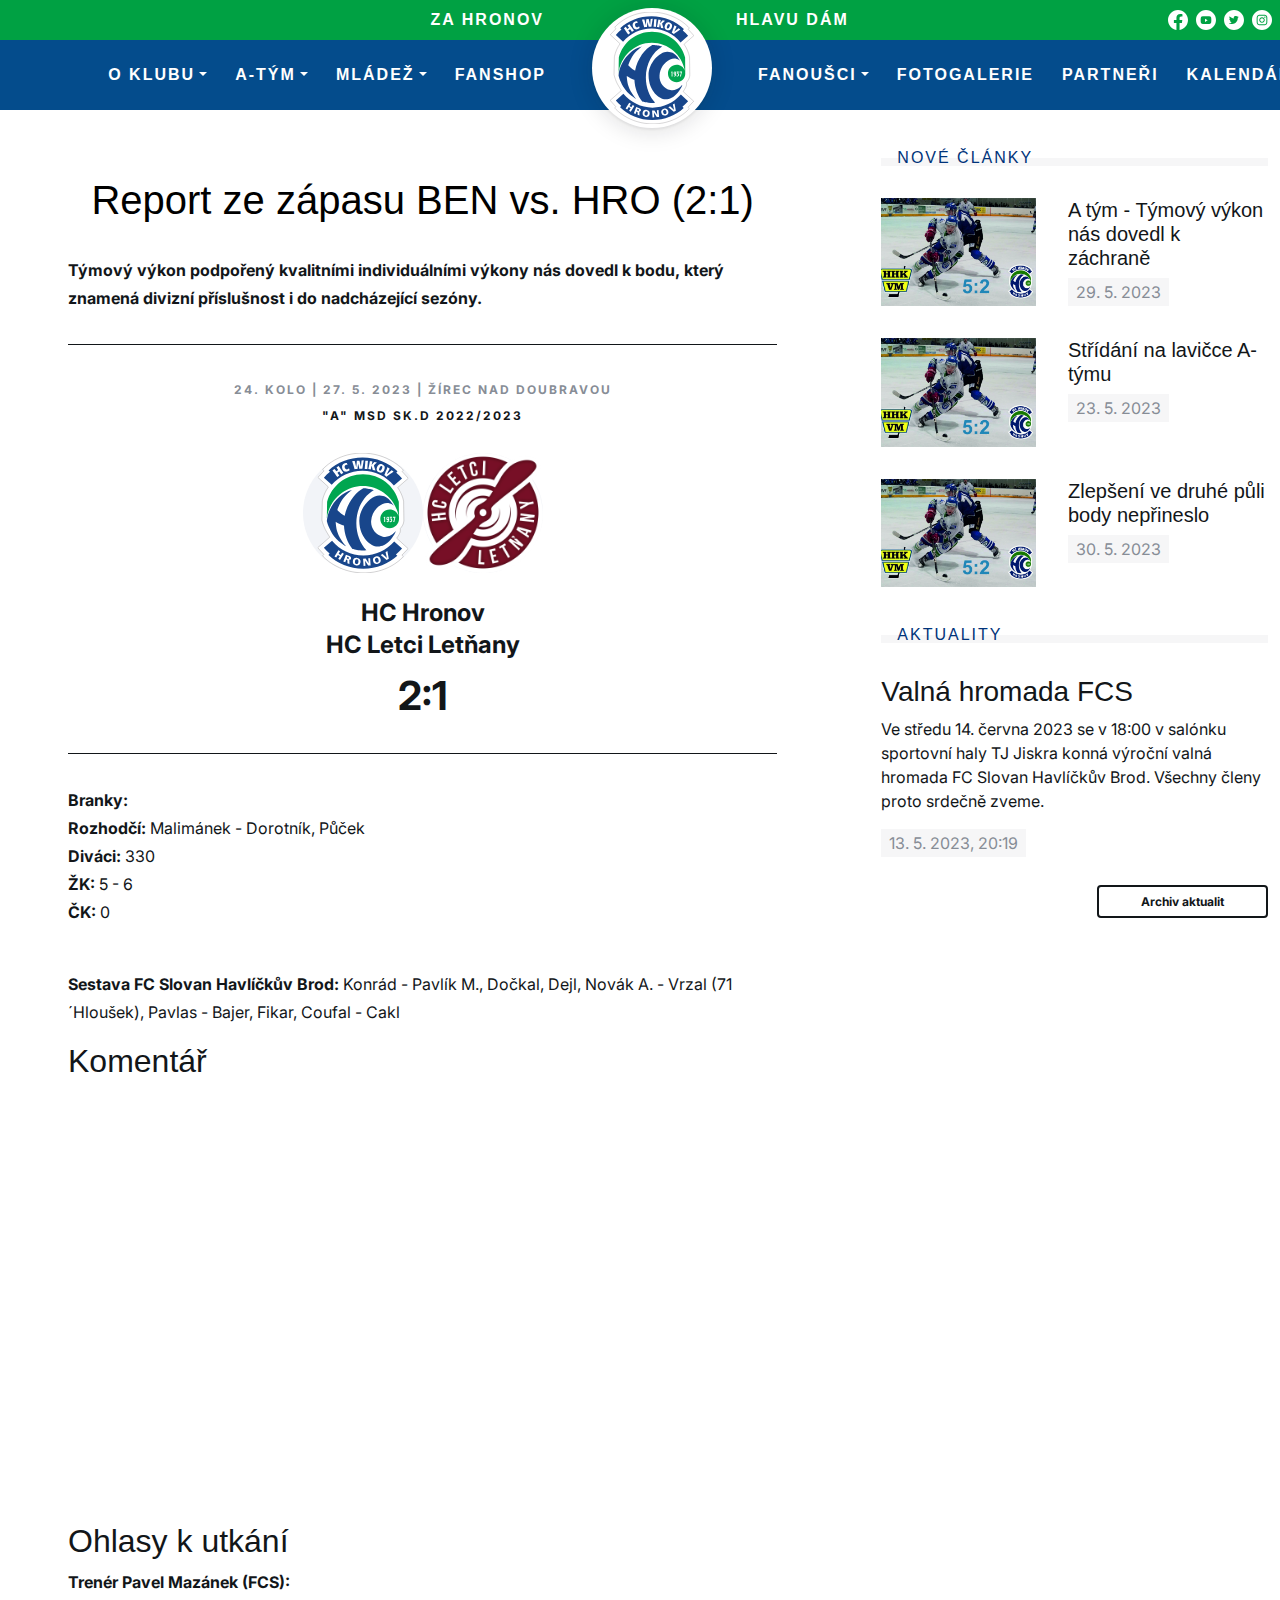
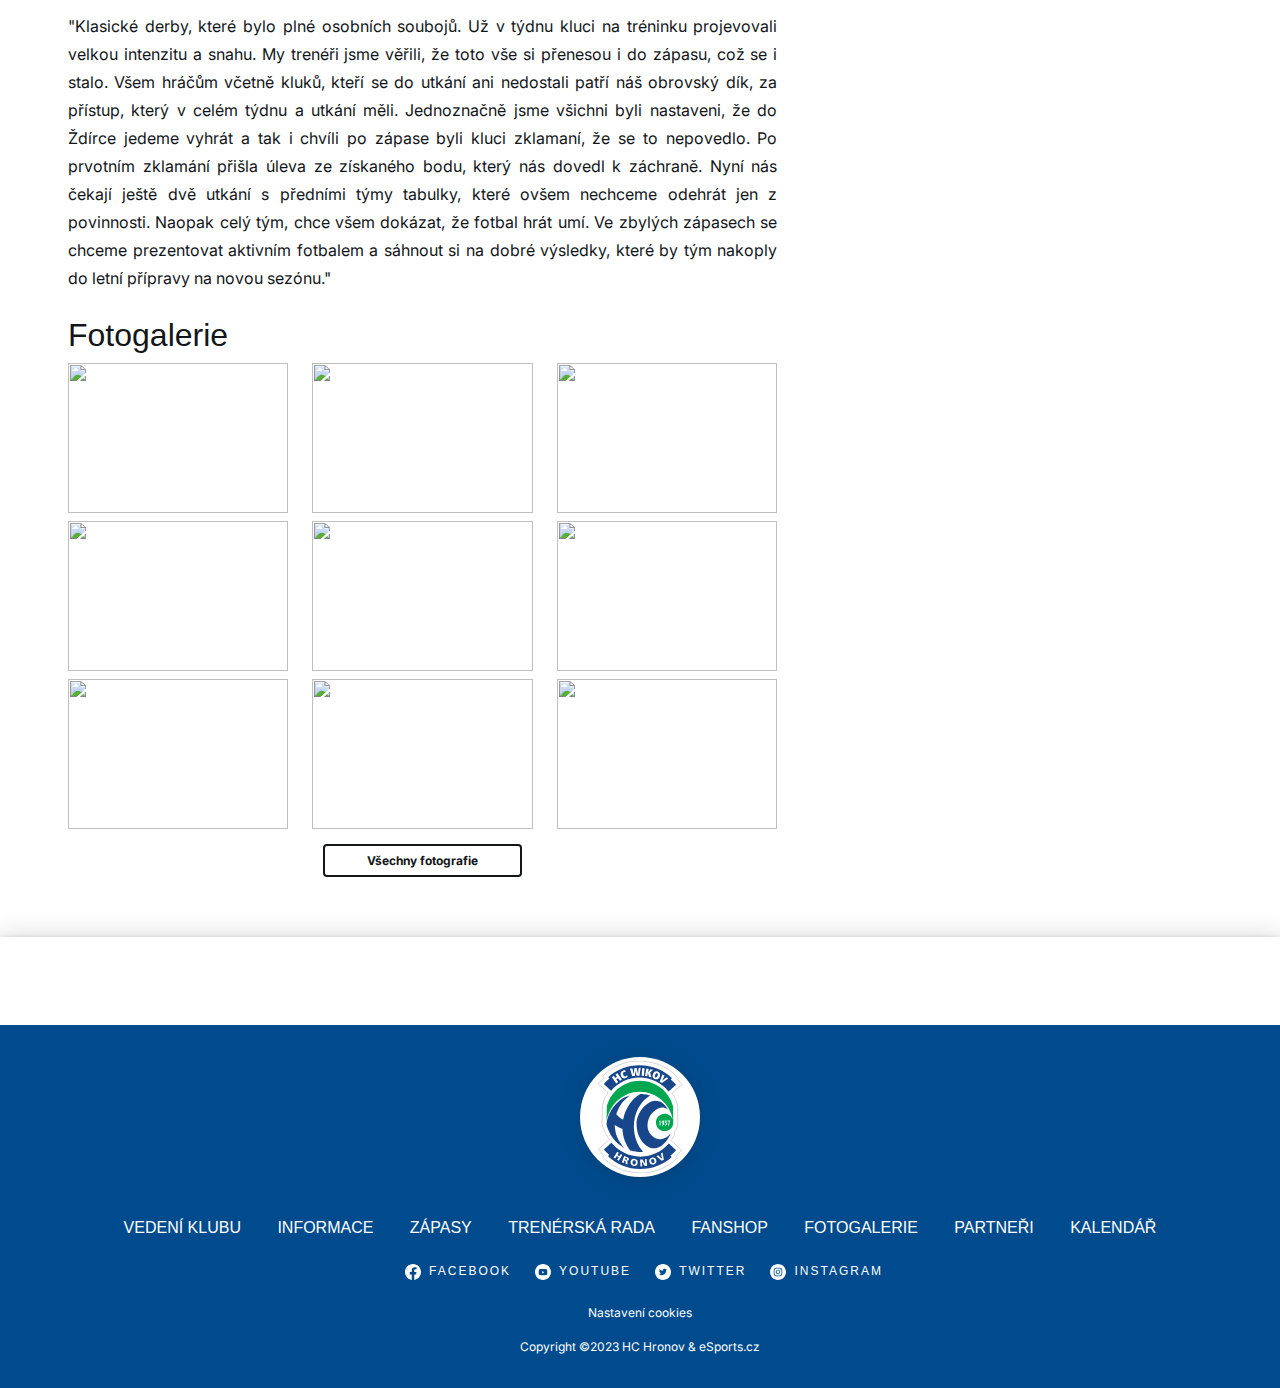
==== app/match-2.html @ 58ec93c7 "add fix article" ====
<!DOCTYPE html>
<html lang="en">
    <head>
        <meta charset="UTF-8" />
        <meta http-equiv="X-UA-Compatible" content="IE=edge" />
        <meta name="viewport" content="width=device-width, initial-scale=1.0" />
        <title>HC Hronov</title>
        <link rel="stylesheet" href="https://use.typekit.net/ihr3jpl.css" />
        <link rel="preconnect" href="https://fonts.googleapis.com" />
        <link rel="preconnect" href="https://fonts.gstatic.com" crossorigin />
        <link
            href="https://fonts.googleapis.com/css2?family=Inter:wght@400;700&display=swap"
            rel="stylesheet"
        />
        <link rel="stylesheet" href="css/style.min.css" />

        <link
            rel="apple-touch-icon"
            sizes="180x180"
            href="/favicon/apple-touch-icon.png"
        />
        <link
            rel="icon"
            type="image/png"
            sizes="32x32"
            href="/favicon/favicon-32x32.png"
        />
        <link
            rel="icon"
            type="image/png"
            sizes="16x16"
            href="/favicon/favicon-16x16.png"
        />
        <link rel="manifest" href="/favicon/site.webmanifest" />
        <meta name="msapplication-TileColor" content="#da532c" />
        <meta name="theme-color" content="#ffffff" />
    </head>
    <body>
        <header>
            <div class="mobile-top-bar container-fuid d-lg-none">
                <div class="logo">
                    <a href="#"><img src="./images/logo.svg" alt="logo" /></a>
                </div>
                <div class="text-end">
                    <button
                        class="sidebar-button"
                        aria-controls="sidebar-nav"
                        aria-expanded="false"
                    >
                        <span>Zobrazit/skrýt navigaci</span>
                    </button>
                </div>
            </div>
            <div class="sidebar d-lg-none">
                <nav id="sidebar-nav" style="display: none">
                    <ul class="list-unstyled components">
                        <li class="active">
                            <a
                                href=""
                                class="dropdown-toggle collapsed"
                                data-bs-toggle="collapse"
                                data-bs-target="#submenu-1"
                                aria-expanded="false"
                                aria-controls="submenu-1"
                                >O klubu</a
                            >
                            <ul class="collapse" id="submenu-1">
                                <li>
                                    <a href="#">Historie</a>
                                </li>
                                <li>
                                    <a href="#">Vedení klubu</a>
                                </li>
                                <li>
                                    <a href="#">Informace</a>
                                </li>
                                <li>
                                    <a href="#">Stadion Na Losích</a>
                                </li>
                                <li>
                                    <a href="#">Dokumenty ke stažení</a>
                                </li>
                            </ul>
                        </li>
                        <li class="active">
                            <a
                                href="#"
                                class="dropdown-toggle collapsed"
                                data-bs-toggle="collapse"
                                data-bs-target="#submenu-2"
                                aria-expanded="false"
                                aria-controls="submenu-2"
                                >A-tým</a
                            >
                            <ul class="collapse" id="submenu-2">
                                <li>
                                    <a href="#">Zápasy</a>
                                </li>
                                <li>
                                    <a href="#">Hráči</a>
                                </li>
                                <li>
                                    <a href="#">Realizační tým</a>
                                </li>
                                <li>
                                    <a href="#">Tabulka</a>
                                </li>
                                <li>
                                    <a href="#">Statistiky</a>
                                </li>
                            </ul>
                        </li>
                        <li class="active">
                            <a
                                href="#"
                                class="dropdown-toggle collapsed"
                                data-bs-toggle="collapse"
                                data-bs-target="#submenu-3"
                                aria-expanded="false"
                                aria-controls="submenu-3"
                                >Mládež</a
                            >
                            <ul class="collapse" id="submenu-3">
                                <li>
                                    <a href="#">Trenérská rada</a>
                                </li>
                                <li>
                                    <a href="#"
                                        >SpSM - Sportovní středisko mládeže</a
                                    >
                                </li>
                                <li>
                                    <a href="#">Juniorka</a>
                                </li>
                                <li>
                                    <a href="#">U19</a>
                                </li>
                                <li>
                                    <a href="#">U17</a>
                                </li>
                                <li>
                                    <a href="#">U15</a>
                                </li>
                                <li>
                                    <a href="#">U14</a>
                                </li>
                                <li>
                                    <a href="#">U13</a>
                                </li>
                                <li>
                                    <a href="#">U12</a>
                                </li>
                                <li>
                                    <a href="#">U11</a>
                                </li>
                                <li>
                                    <a href="#">U10</a>
                                </li>
                                <li>
                                    <a href="#">U9</a>
                                </li>
                                <li>
                                    <a href="#">U8</a>
                                </li>
                                <li>
                                    <a href="#">školička</a>
                                </li>
                                <li>
                                    <a href="#">nábory</a>
                                </li>
                            </ul>
                        </li>
                        <li class="active">
                            <a href="#">Fanshop</a>
                        </li>
                        <li class="active">
                            <a
                                href="#"
                                class="dropdown-toggle collapsed"
                                data-bs-toggle="collapse"
                                data-bs-target="#submenu-6"
                                aria-expanded="false"
                                aria-controls="submenu-6"
                                >Fanoušci</a
                            >
                            <ul class="collapse" id="submenu-6">
                                <li>
                                    <a href="#">Vítězný klubový pokřik</a>
                                </li>
                                <li>
                                    <a href="#">TV COM live</a>
                                </li>
                                <li>
                                    <a href="#">Vstupenky</a>
                                </li>
                                <li>
                                    <a href="#">Suvenýry FCS</a>
                                </li>
                            </ul>
                        </li>
                        <li class="active">
                            <a href="#" target="_blank">Fotogalerie</a>
                        </li>
                        <li class="active">
                            <a href="#">Partneři</a>
                        </li>
                        <li class="active">
                            <a href="#">Kalendář</a>
                        </li>
                        <li>
                            <a href="#" target="_blank"
                                ><img
                                    src="./images/facebook.svg"
                                    width="34"
                                    alt="Facebook"
                            /></a>
                            <a href="#" target="_blank"
                                ><img
                                    src="./images/youtube.svg"
                                    width="34"
                                    alt="Youtube"
                            /></a>
                            <a href="#" target="_blank"
                                ><img
                                    src="./images/twitter.svg"
                                    width="34"
                                    alt="Twitter"
                            /></a>
                            <a href="#" target="_blank"
                                ><img
                                    src="./images/instagram.svg"
                                    width="34"
                                    alt="Instagram"
                            /></a>
                        </li>
                    </ul>
                </nav>
            </div>
            <div class="space d-none d-lg-flex row g-0 align-items-center">
                <div class="container">
                    <div class="d-flex">
                        <div class="col-6 d-flex align-items-center pe-5">
                            <div class="pe-5 ms-auto">Za Hronov</div>
                        </div>
                        <div class="col-6 d-flex align-items-center pe-2 ps-5">
                            <div class="ps-5">hlavu dám</div>
                            <div class="ms-auto social-header">
                                <a href="#" target="_blank"
                                    ><img
                                        src="./images/facebook.svg"
                                        alt="Facebook"
                                /></a>
                                <a href="#" target="_blank"
                                    ><img
                                        src="./images/youtube.svg"
                                        alt="Youtube"
                                /></a>
                                <a
                                    href="https://twitter.com/FcBrod"
                                    target="_blank"
                                    ><img
                                        src="./images/twitter.svg"
                                        alt="Twitter"
                                /></a>
                                <a href="#" target="_blank"
                                    ><img
                                        src="./images/instagram.svg"
                                        alt="Instagram"
                                /></a>
                            </div>
                        </div>
                    </div>
                </div>
            </div>
            <div class="menu">
                <nav class="navbar navbar-expand-lg">
                    <div class="collapse navbar-collapse" id="navbar-dropdown">
                        <ul class="navbar-nav ml-auto flex-row-reverse">
                            <li class="nav-item">
                                <a
                                    class="nav-link"
                                    href="#"
                                    id="menu-link-1"
                                    role="button"
                                    aria-expanded="false"
                                    >Fanshop</a
                                >
                            </li>
                            <li class="nav-item dropdown">
                                <a
                                    class="nav-link dropdown-toggle"
                                    href="#"
                                    id="menu-link-1"
                                    role="button"
                                    data-bs-toggle="dropdown"
                                    aria-expanded="false"
                                    >Mládež</a
                                >
                                <div
                                    class="dropdown-menu"
                                    aria-labelledby="menu-link-1"
                                >
                                    <div class="dropdown-container">
                                        <a class="dropdown-item" href="#">
                                            Trenérská rada
                                        </a>
                                        <a class="dropdown-item" href="/text/6">
                                            SpSM - Sportovní středisko mládeže
                                        </a>
                                        <a
                                            class="dropdown-item"
                                            href="/mladez?category=JUN"
                                        >
                                            Juniorka
                                        </a>
                                        <a class="dropdown-item" href="#">
                                            U19
                                        </a>
                                        <a class="dropdown-item" href="#">
                                            U17
                                        </a>
                                        <a class="dropdown-item" href="#">
                                            U15
                                        </a>
                                        <a class="dropdown-item" href="#">
                                            U14
                                        </a>
                                        <a class="dropdown-item" href="#">
                                            U13
                                        </a>
                                        <a class="dropdown-item" href="#">
                                            U12
                                        </a>
                                        <a class="dropdown-item" href="#">
                                            U11
                                        </a>
                                        <a class="dropdown-item" href="#">
                                            U10
                                        </a>
                                        <a class="dropdown-item" href="#">
                                            U9
                                        </a>
                                        <a class="dropdown-item" href="#">
                                            U8
                                        </a>
                                        <a class="dropdown-item" href="#">
                                            školička
                                        </a>
                                        <a class="dropdown-item" href="#">
                                            nábory
                                        </a>
                                    </div>
                                </div>
                            </li>
                            <li class="nav-item dropdown">
                                <a
                                    class="nav-link dropdown-toggle"
                                    href=""
                                    id="menu-link-1"
                                    role="button"
                                    data-bs-toggle="dropdown"
                                    aria-expanded="false"
                                    >A-tým</a
                                >
                                <div
                                    class="dropdown-menu"
                                    aria-labelledby="menu-link-1"
                                >
                                    <div class="dropdown-container">
                                        <a
                                            class="dropdown-item"
                                            href="/matches.php"
                                        >
                                            Zápasy
                                        </a>
                                        <a class="dropdown-item" href="#">
                                            Hráči
                                        </a>
                                        <a
                                            class="dropdown-item"
                                            href="/staff/MUZ"
                                        >
                                            Realizační tým
                                        </a>
                                        <a
                                            class="dropdown-item"
                                            href="/standings.php"
                                        >
                                            Tabulka
                                        </a>
                                        <a
                                            class="dropdown-item"
                                            href="/statistics"
                                        >
                                            Statistiky
                                        </a>
                                    </div>
                                </div>
                            </li>
                            <li class="nav-item dropdown">
                                <a
                                    class="nav-link dropdown-toggle"
                                    href=""
                                    id="menu-link-1"
                                    role="button"
                                    data-bs-toggle="dropdown"
                                    aria-expanded="false"
                                    >O klubu</a
                                >
                                <div
                                    class="dropdown-menu"
                                    aria-labelledby="menu-link-1"
                                >
                                    <div class="dropdown-container">
                                        <a class="dropdown-item" href="/text/2">
                                            Historie
                                        </a>
                                        <a class="dropdown-item" href="/text/1">
                                            Vedení klubu
                                        </a>
                                        <a class="dropdown-item" href="/text/5">
                                            Informace
                                        </a>
                                        <a class="dropdown-item" href="/text/9">
                                            Stadion Na Losích
                                        </a>
                                        <a class="dropdown-item" href="#">
                                            Dokumenty ke stažení
                                        </a>
                                    </div>
                                </div>
                            </li>
                        </ul>
                        <div class="logo">
                            <a href="/"
                                ><img src="./images/logo.svg" alt="logo"
                            /></a>
                        </div>
                        <ul class="navbar-nav mr-auto">
                            <li class="nav-item dropdown">
                                <a
                                    class="nav-link dropdown-toggle"
                                    href=""
                                    id="menu-link-1"
                                    role="button"
                                    data-bs-toggle="dropdown"
                                    aria-expanded="false"
                                    >Fanoušci</a
                                >
                                <div
                                    class="dropdown-menu"
                                    aria-labelledby="menu-link-1"
                                >
                                    <div class="dropdown-container">
                                        <a
                                            class="dropdown-item"
                                            href="/text/16"
                                        >
                                            Vítězný klubový pokřik
                                        </a>
                                        <a
                                            class="dropdown-item"
                                            href="/text/14"
                                        >
                                            TV COM live
                                        </a>
                                        <a
                                            class="dropdown-item"
                                            href="/text/13"
                                        >
                                            Vstupenky
                                        </a>
                                        <a
                                            class="dropdown-item"
                                            href="/text/18"
                                        >
                                            Suvenýry FCS
                                        </a>
                                    </div>
                                </div>
                            </li>
                            <li class="nav-item">
                                <a
                                    class="nav-link"
                                    href="https://fcshavlbrod.rajce.idnes.cz/"
                                    target="_blank"
                                    id="menu-link-1"
                                    role="button"
                                    aria-expanded="false"
                                    >Fotogalerie</a
                                >
                            </li>
                            <li class="nav-item">
                                <a
                                    class="nav-link"
                                    href="/partners"
                                    id="menu-link-1"
                                    role="button"
                                    aria-expanded="false"
                                    >Partneři</a
                                >
                            </li>
                            <li class="nav-item">
                                <a
                                    class="nav-link"
                                    href="/calendar"
                                    id="menu-link-1"
                                    role="button"
                                    aria-expanded="false"
                                    >Kalendář</a
                                >
                            </li>
                        </ul>
                    </div>
                </nav>
            </div>
        </header>
        <main class="container">
            <div class="row gx-5">
                <div class="col-lg-8">
                    <div class="article-header">
                        <img
                            src="./images/clanek-top.jp"
                            class="lazyload w-100"
                            alt=""
                        />
                        <div class="article-overlay w-100">
                            <h1>Report ze zápasu BEN vs. HRO (2:1)</h1>
                        </div>
                    </div>
                    <div class="article-body">
                        <div class="article-intro">
                            Týmový výkon podpořený kvalitními individuálními
                            výkony nás dovedl k bodu, který znamená divizní
                            příslušnost i do nadcházející sezóny.
                        </div>
                        <div class="d-block text-decoration-none">
                            <div class="match">
                                <div class="match-info">
                                    24. kolo | 27. 5. 2023 | Žírec nad Doubravou
                                </div>
                                <div class="match-league">
                                    "A" MSD sk.D 2022/2023
                                </div>
                                <div class="match-logos">
                                    <span
                                        ><img
                                            src="images/logo.svg"
                                            class="lazyload w-100 h-100"
                                            alt=""
                                    /></span>
                                    <span
                                        ><img
                                            src="images/logo-2.png"
                                            class="lazyload w-100 h-100"
                                            alt=""
                                    /></span>
                                </div>
                                <div class="match-team">HC Hronov</div>
                                <div class="match-team">HC Letci Letňany</div>
                                <div class="match-score">2:1</div>
                            </div>
                        </div>

                        <p>
                            <strong>Branky: </strong> <br />
                            <strong>Rozhodčí: </strong> Malimánek - Dorotník,
                            Půček<br />
                            <strong>Diváci: </strong>330<br />
                            <strong>ŽK: </strong>5 - 6<br />
                            <strong>ČK: </strong>0<br /><br />
                        </p>

                        <p>
                            <strong>Sestava FC Slovan Havlíčkův Brod:</strong>
                            Konrád - Pavlík M., Dočkal, Dejl, Novák A. - Vrzal
                            (71´Hloušek), Pavlas - Bajer, Fikar, Coufal - Cakl
                        </p>

                        <h2>Komentář</h2>
                        <iframe
                            style="width: 500px; height: 281px"
                            src="//www.youtube.com/embed/ZKg5XG8h9xs"
                            frameborder="0"
                            allowfullscreen=""
                        ></iframe>

                        <h2>Ohlasy k utkání</h2>
                        <p><strong>Trenér Pavel Mazánek (FCS):</strong></p>
                        <p style="text-align: justify">
                            "Klasické derby, které bylo plné osobních soubojů.
                            Už v týdnu kluci na tréninku projevovali velkou
                            intenzitu a snahu. My trenéři jsme věřili, že toto
                            vše si přenesou i do zápasu, což se i stalo. Všem
                            hráčům včetně kluků, kteří se do utkání ani
                            nedostali patří náš obrovský dík, za přístup, který
                            v celém týdnu a utkání měli. Jednoznačně jsme
                            všichni byli nastaveni, že do Ždírce jedeme vyhrát a
                            tak i chvíli po zápase byli kluci zklamaní, že se to
                            nepovedlo. Po prvotním zklamání přišla úleva ze
                            získaného bodu, který nás dovedl k záchraně. Nyní
                            nás čekají ještě dvě utkání s předními týmy tabulky,
                            které ovšem nechceme odehrát jen z povinnosti.
                            Naopak celý tým, chce všem dokázat, že fotbal hrát
                            umí. Ve zbylých zápasech se chceme prezentovat
                            aktivním fotbalem a sáhnout si na dobré výsledky,
                            které by tým nakoply do letní přípravy na novou
                            sezónu."
                        </p>

                        <h2 class="mt-4">Fotogalerie</h2>
                        <div class="row">
                            <div class="col-6 col-md-4 col-lg-6 col-xl-4 mb-2">
                                <div
                                    class="subpage-gallery-item position-relative overflow-hidden"
                                >
                                    <a
                                        href="#"
                                        data-gallery="1"
                                        data-gallery-id="56"
                                        class="link-stretched"
                                    >
                                        <img
                                            src="https://fcslovanhb.esports.cz/foto/2023_FCS-A-Zdirec23/IMG-9717.jpg"
                                            class="lazyload img-cover w-100 transition"
                                            alt=""
                                            style="
                                                height: 150px;
                                                object-fit: cover;
                                            "
                                        />
                                    </a>
                                </div>
                            </div>
                            <div class="col-6 col-md-4 col-lg-6 col-xl-4 mb-2">
                                <div
                                    class="subpage-gallery-item position-relative overflow-hidden"
                                >
                                    <a
                                        href="#"
                                        data-gallery="1"
                                        data-gallery-id="56"
                                        class="link-stretched"
                                    >
                                        <img
                                            src="https://fcslovanhb.esports.cz/foto/2023_FCS-A-Zdirec23/IMG-9716.jpg"
                                            class="lazyload img-cover w-100 transition"
                                            alt=""
                                            style="
                                                height: 150px;
                                                object-fit: cover;
                                            "
                                        />
                                    </a>
                                </div>
                            </div>
                            <div class="col-6 col-md-4 col-lg-6 col-xl-4 mb-2">
                                <div
                                    class="subpage-gallery-item position-relative overflow-hidden"
                                >
                                    <a
                                        href="#"
                                        data-gallery="1"
                                        data-gallery-id="56"
                                        class="link-stretched"
                                    >
                                        <img
                                            src="https://fcslovanhb.esports.cz/foto/2023_FCS-A-Zdirec23/IMG-9713.jpg"
                                            class="lazyload img-cover w-100 transition"
                                            alt=""
                                            style="
                                                height: 150px;
                                                object-fit: cover;
                                            "
                                        />
                                    </a>
                                </div>
                            </div>
                            <div class="col-6 col-md-4 col-lg-6 col-xl-4 mb-2">
                                <div
                                    class="subpage-gallery-item position-relative overflow-hidden"
                                >
                                    <a
                                        href="#"
                                        data-gallery="1"
                                        data-gallery-id="56"
                                        class="link-stretched"
                                    >
                                        <img
                                            src="https://fcslovanhb.esports.cz/foto/2023_FCS-A-Zdirec23/IMG-9712.jpg"
                                            class="lazyload img-cover w-100 transition"
                                            alt=""
                                            style="
                                                height: 150px;
                                                object-fit: cover;
                                            "
                                        />
                                    </a>
                                </div>
                            </div>
                            <div class="col-6 col-md-4 col-lg-6 col-xl-4 mb-2">
                                <div
                                    class="subpage-gallery-item position-relative overflow-hidden"
                                >
                                    <a
                                        href="#"
                                        data-gallery="1"
                                        data-gallery-id="56"
                                        class="link-stretched"
                                    >
                                        <img
                                            src="https://fcslovanhb.esports.cz/foto/2023_FCS-A-Zdirec23/IMG-9711.jpg"
                                            class="lazyload img-cover w-100 transition"
                                            alt=""
                                            style="
                                                height: 150px;
                                                object-fit: cover;
                                            "
                                        />
                                    </a>
                                </div>
                            </div>
                            <div class="col-6 col-md-4 col-lg-6 col-xl-4 mb-2">
                                <div
                                    class="subpage-gallery-item position-relative overflow-hidden"
                                >
                                    <a
                                        href="#"
                                        data-gallery="1"
                                        data-gallery-id="56"
                                        class="link-stretched"
                                    >
                                        <img
                                            src="https://fcslovanhb.esports.cz/foto/2023_FCS-A-Zdirec23/IMG-9710.jpg"
                                            class="lazyload img-cover w-100 transition"
                                            alt=""
                                            style="
                                                height: 150px;
                                                object-fit: cover;
                                            "
                                        />
                                    </a>
                                </div>
                            </div>
                            <div class="col-6 col-md-4 col-lg-6 col-xl-4 mb-2">
                                <div
                                    class="subpage-gallery-item position-relative overflow-hidden"
                                >
                                    <a
                                        href="#"
                                        data-gallery="1"
                                        data-gallery-id="56"
                                        class="link-stretched"
                                    >
                                        <img
                                            src="https://fcslovanhb.esports.cz/foto/2023_FCS-A-Zdirec23/IMG-9709.jpg"
                                            class="lazyload img-cover w-100 transition"
                                            alt=""
                                            style="
                                                height: 150px;
                                                object-fit: cover;
                                            "
                                        />
                                    </a>
                                </div>
                            </div>
                            <div class="col-6 col-md-4 col-lg-6 col-xl-4 mb-2">
                                <div
                                    class="subpage-gallery-item position-relative overflow-hidden"
                                >
                                    <a
                                        href="#"
                                        data-gallery="1"
                                        data-gallery-id="56"
                                        class="link-stretched"
                                    >
                                        <img
                                            src="https://fcslovanhb.esports.cz/foto/2023_FCS-A-Zdirec23/IMG-9707.jpg"
                                            class="lazyload img-cover w-100 transition"
                                            alt=""
                                            style="
                                                height: 150px;
                                                object-fit: cover;
                                            "
                                        />
                                    </a>
                                </div>
                            </div>
                            <div class="col-6 col-md-4 col-lg-6 col-xl-4 mb-2">
                                <div
                                    class="subpage-gallery-item position-relative overflow-hidden"
                                >
                                    <a
                                        href="#"
                                        data-gallery="1"
                                        data-gallery-id="56"
                                        class="link-stretched"
                                    >
                                        <img
                                            src="https://fcslovanhb.esports.cz/foto/2023_FCS-A-Zdirec23/IMG-9704.jpg"
                                            class="lazyload img-cover w-100 transition"
                                            alt=""
                                            style="
                                                height: 150px;
                                                object-fit: cover;
                                            "
                                        />
                                    </a>
                                </div>
                            </div>
                            <div
                                class="col-6 col-md-4 col-lg-6 col-xl-4 mb-2"
                            ></div>
                            <div class="col-12 text-center">
                                <a
                                    href="#"
                                    data-gallery="1"
                                    data-gallery-id="56"
                                    class="button"
                                >
                                    Všechny fotografie
                                </a>
                            </div>
                        </div>
                        <script
                            type="text/javascript"
                            src="js/lightgallery-all.min.js"
                            async
                        ></script>
                        <script
                            type="text/javascript"
                            src="js/lightgallery-load.min.js"
                            async
                        ></script>
                    </div>
                </div>
                <div class="col-lg-4">
                    <section class="section articles-side">
                        <h2>Nové články</h2>

                        <article class="article">
                            <a href="/match/828">
                                <img
                                    src="./images/clanek-top.jpg"
                                    class="lazyload w-100"
                                    alt=""
                                />
                            </a>
                            <h3>
                                <a
                                    href="/match/828"
                                    class="text-decoration-none"
                                    >A tým - Týmový výkon nás dovedl k
                                    záchraně</a
                                >
                            </h3>
                            <div class="article-info">29. 5. 2023</div>
                        </article>
                        <article class="article">
                            <a href="/article/506">
                                <img
                                    src="./images/clanek-top.jpg"
                                    class="lazyload w-100"
                                    alt=""
                                />
                            </a>
                            <h3>
                                <a
                                    href="/article/506"
                                    class="text-decoration-none"
                                    >Střídání na lavičce A-týmu</a
                                >
                            </h3>
                            <div class="article-info">23. 5. 2023</div>
                        </article>
                        <article class="article">
                            <a href="/match/853">
                                <img
                                    src="./images/clanek-top.jpg"
                                    class="lazyload w-100"
                                    alt=""
                                />
                            </a>
                            <h3>
                                <a
                                    href="/match/853"
                                    class="text-decoration-none"
                                    >Zlepšení ve druhé půli body nepřineslo</a
                                >
                            </h3>
                            <div class="article-info">30. 5. 2023</div>
                        </article>
                    </section>
                    <section class="section news">
                        <h2>Aktuality</h2>

                        <article class="news-item">
                            <h3>Valná hromada FCS</h3>
                            <p>
                                Ve středu 14. června 2023 se v 18:00 v salónku
                                sportovní haly TJ Jiskra konná výroční valná
                                hromada FC Slovan Havlíčkův Brod. Všechny členy
                                proto srdečně zveme.
                                <!---->
                            </p>
                            <div class="article-info">13. 5. 2023, 20:19</div>
                        </article>

                        <div class="text-end">
                            <a href="/archive/news" class="button"
                                >Archiv aktualit</a
                            >
                        </div>
                    </section>
                    <div class=""></div>
                </div>
            </div>
        </main>
        <footer>
            <div class="sponsors">
                <div class="links text-center row justify-content-center">
                    <a
                        href="http://www.muhb.cz/"
                        target="_blank"
                        class="col-auto"
                        ><img
                            src="https://fcslovanhb.esports.cz/adds/db_partners/logos/1.JPG?508939837"
                            height="64"
                            alt=""
                    /></a>
                    <a
                        href="https://agenturasport.cz/"
                        target="_blank"
                        class="col-auto"
                        ><img
                            src="https://fcslovanhb.esports.cz/adds/db_partners/logos/2.png?1084596877"
                            height="64"
                            alt=""
                    /></a>
                    <a
                        href="https://facr.fotbal.cz/"
                        target="_blank"
                        class="col-auto"
                        ><img
                            src="https://fcslovanhb.esports.cz/adds/db_partners/logos/4.jpeg?1636939894"
                            height="64"
                            alt=""
                    /></a>
                    <a
                        href="http://www.riotsweb.com/"
                        target="_blank"
                        class="col-auto"
                        ><img
                            src="https://fcslovanhb.esports.cz/adds/db_partners/logos/7.jpg?1490799955"
                            height="64"
                            alt=""
                    /></a>
                    <a
                        href="https://www.amylon.cz/"
                        target="_blank"
                        class="col-auto"
                        ><img
                            src="https://fcslovanhb.esports.cz/adds/db_partners/logos/6.png?668704468"
                            height="64"
                            alt=""
                    /></a>
                    <a
                        href="https://www.hbrebel.cz/"
                        target="_blank"
                        class="col-auto"
                        ><img
                            src="https://fcslovanhb.esports.cz/adds/db_partners/logos/8.png?762961366"
                            height="64"
                            alt=""
                    /></a>
                    <a
                        href="http://www.coophb.cz/"
                        target="_blank"
                        class="col-auto"
                        ><img
                            src="https://fcslovanhb.esports.cz/adds/db_partners/logos/16.png?724277314"
                            height="64"
                            alt=""
                    /></a>
                    <a
                        href="http://www.sport-saller.de"
                        target="_blank"
                        class="col-auto"
                        ><img
                            src="https://fcslovanhb.esports.cz/adds/db_partners/logos/9.png?2025294935"
                            height="64"
                            alt=""
                    /></a>
                    <a
                        href="https://akademiefacr.cz/jihlava/"
                        target="_blank"
                        class="col-auto"
                        ><img
                            src="https://fcslovanhb.esports.cz/adds/db_partners/logos/10.jpg?448708753"
                            height="64"
                            alt=""
                    /></a>
                    <a
                        href="https://www.cuscz.cz/"
                        target="_blank"
                        class="col-auto"
                        ><img
                            src="https://fcslovanhb.esports.cz/adds/db_partners/logos/5.png?1099437038"
                            height="64"
                            alt=""
                    /></a>
                    <a
                        href="https://www.kr-vysocina.cz/intro.asp"
                        target="_blank"
                        class="col-auto"
                        ><img
                            src="https://fcslovanhb.esports.cz/adds/db_partners/logos/3.jpg?747871300"
                            height="64"
                            alt=""
                    /></a>
                    <a
                        href="http://www.jipotr.cz/"
                        target="_blank"
                        class="col-auto"
                        ><img
                            src="https://fcslovanhb.esports.cz/adds/db_partners/logos/17.jpg?940411423"
                            height="64"
                            alt=""
                    /></a>
                    <a
                        href="https://www.fcvysocina.cz/"
                        target="_blank"
                        class="col-auto"
                        ><img
                            src="https://fcslovanhb.esports.cz/adds/db_partners/logos/12.png?1191045679"
                            height="64"
                            alt=""
                    /></a>
                    <a
                        href="https://www.slavia.cz/"
                        target="_blank"
                        class="col-auto"
                        ><img
                            src="https://fcslovanhb.esports.cz/adds/db_partners/logos/11.png?116929416"
                            height="64"
                            alt=""
                    /></a>
                </div>
            </div>
            <div class="footer">
                <div class="logo">
                    <a href="/"><img src="images/logo.svg" alt="logo" /></a>
                </div>
                <nav class="nav-links d-none d-md-block">
                    <a href="/text/1">Vedení klubu</a>
                    <a href="/text/5">Informace</a>
                    <a href="/matches.php">Zápasy</a>
                    <a href="/text/4">Trenérská rada</a>
                    <a href="https://klubovy-shop.webnode.cz/">Fanshop</a>
                    <a
                        href="https://fcshavlbrod.rajce.idnes.cz/"
                        target="_blank"
                        >Fotogalerie</a
                    >
                    <a href="/partners">Partneři</a>
                    <a href="/calendar">Kalendář</a>
                </nav>
                <div class="social">
                    <div class="links">
                        <a
                            href="https://www.facebook.com/www.fcslovanhb.cz"
                            target="_blank"
                            ><img src="images/facebook.svg" alt="" />Facebook</a
                        >
                        <a
                            href="https://www.youtube.com/channel/UCZttCAfAAV8gAbv7umuRmnA"
                            target="_blank"
                            ><img src="images/youtube.svg" alt="" />Youtube</a
                        >
                        <a href="https://twitter.com/FcBrod" target="_blank"
                            ><img src="images/twitter.svg" alt="" />Twitter</a
                        >
                        <a
                            href="https://www.instagram.com/fcshavlbrod.official/"
                            target="_blank"
                            ><img
                                src="images/instagram.svg"
                                alt=""
                            />Instagram</a
                        >
                    </div>
                </div>
                <div class="copyright">
                    <p>
                        <a
                            href="javascript:void(0);"
                            data-cc="c-settings"
                            aria-haspopup="dialog"
                            >Nastavení cookies</a
                        >
                    </p>
                    Copyright ©2023 HC Hronov &
                    <a href="https://esportsmedia.cz/" target="_blank"
                        >eSports.cz</a
                    >
                </div>
            </div>
        </footer>

        <div class="overlay d-lg-none"></div>

        <script src="https://ajax.googleapis.com/ajax/libs/jquery/3.4.1/jquery.min.js"></script>
        <script src="js/main.js"></script>
        <script type="text/javascript">
            $(document).ready(function () {
                var nav = $(".sidebar nav");
                var overlay = $(".overlay");
                var button = $(".sidebar-button");
                button.on("click", function () {
                    nav.toggle();
                    nav.toggleClass("onscreen");
                    overlay.toggleClass("active");
                    button.attr(
                        "aria-expanded",
                        button.attr("aria-expanded") === "true"
                            ? "false"
                            : "true"
                    );
                });
                $("table").wrap('<div class="table-responsive"></div>');
                $(".js-select").on("change", function () {
                    location.href = $(this).val();
                });
            });
        </script>
        <script>
            var image = document.querySelector(".article-header img");
            if (!image || !image.complete || image.naturalWidth === 0) {
                var articleHeader = document.querySelector(".article-header");
                articleHeader.classList.add("none-img");
            }
        </script>
    </body>
</html>
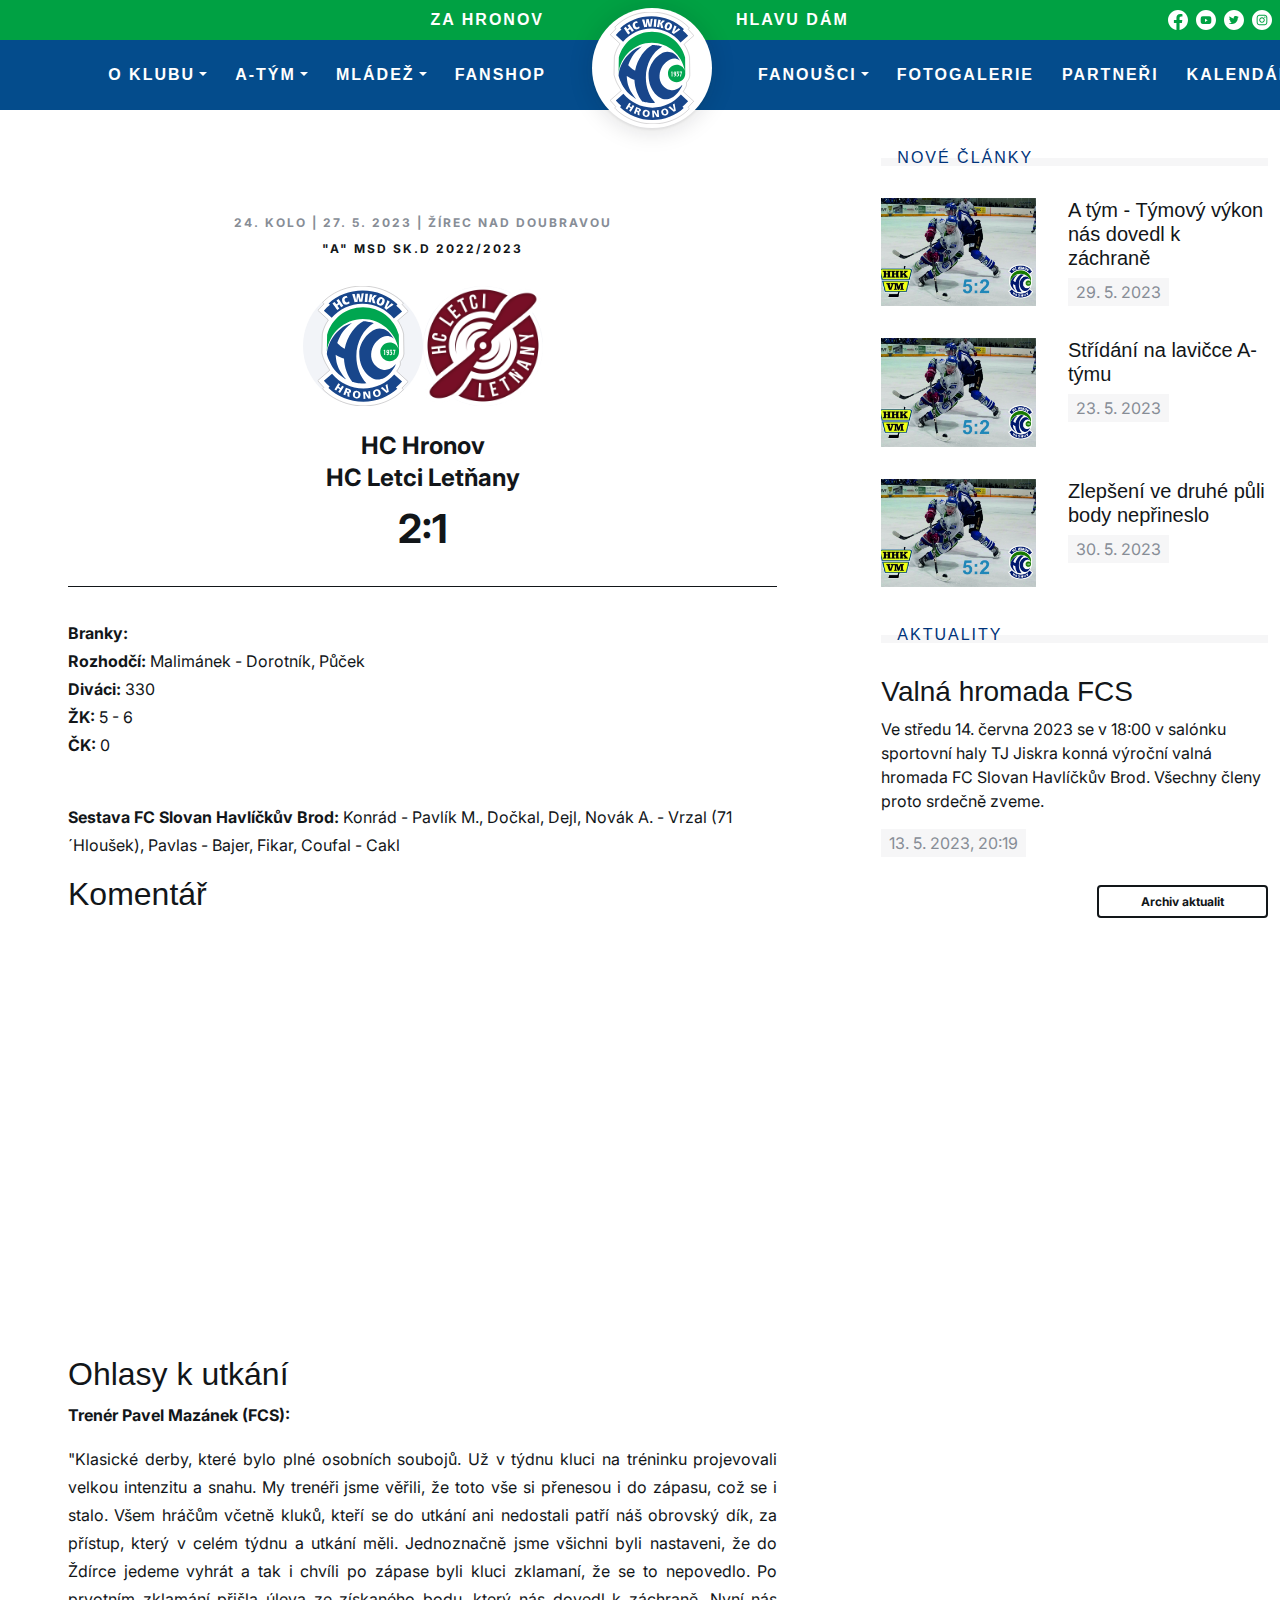
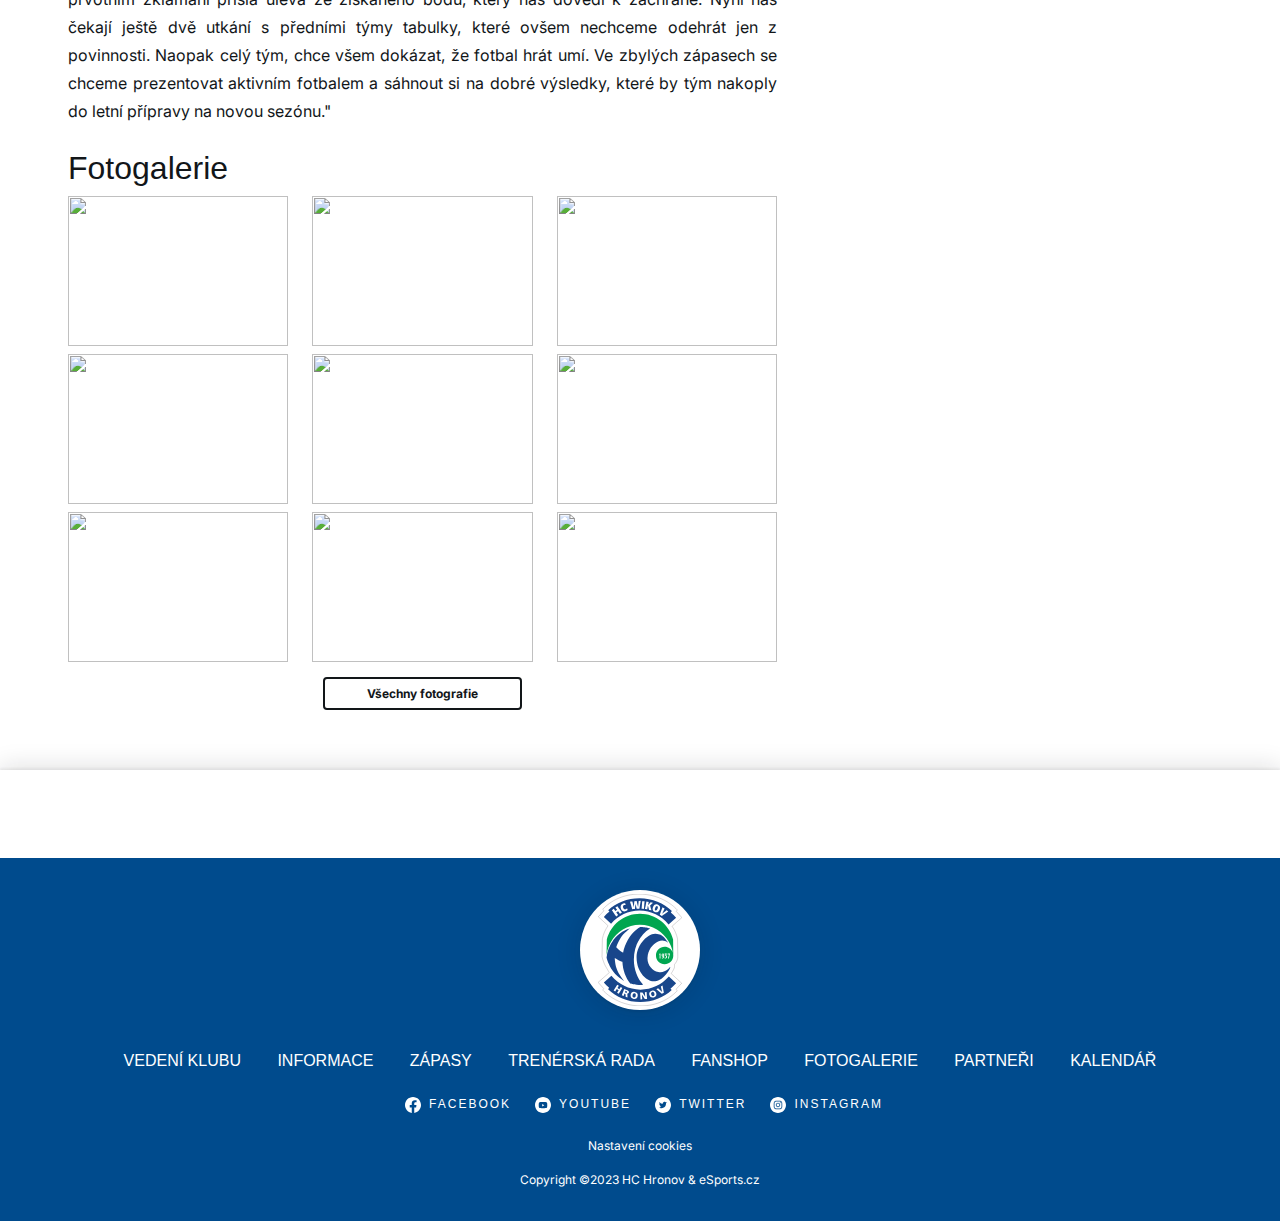
==== commit 65187e73: "add fix" ====
--- a/app/match-2.html
+++ b/app/match-2.html
@@ -1134,11 +1134,22 @@
             });
         </script>
         <script>
-            var image = document.querySelector(".article-header img");
-            if (!image || !image.complete || image.naturalWidth === 0) {
-                var articleHeader = document.querySelector(".article-header");
-                articleHeader.classList.add("none-img");
-            }
+            document.addEventListener("DOMContentLoaded", function () {
+                var image = document.querySelector(".article-header img");
+                if (!image || !image.complete || image.naturalWidth === 0) {
+                    var noneImgDiv = document.createElement("div");
+                    noneImgDiv.classList.add("none-img");
+
+                    var articleHeader =
+                        document.querySelector(".article-header");
+                    var articleBody = document.querySelector(".article-body");
+
+                    var parentElement = articleHeader.parentNode;
+                    parentElement.insertBefore(noneImgDiv, articleHeader);
+                    noneImgDiv.appendChild(articleHeader);
+                    noneImgDiv.appendChild(articleBody);
+                }
+            });
         </script>
     </body>
 </html>
